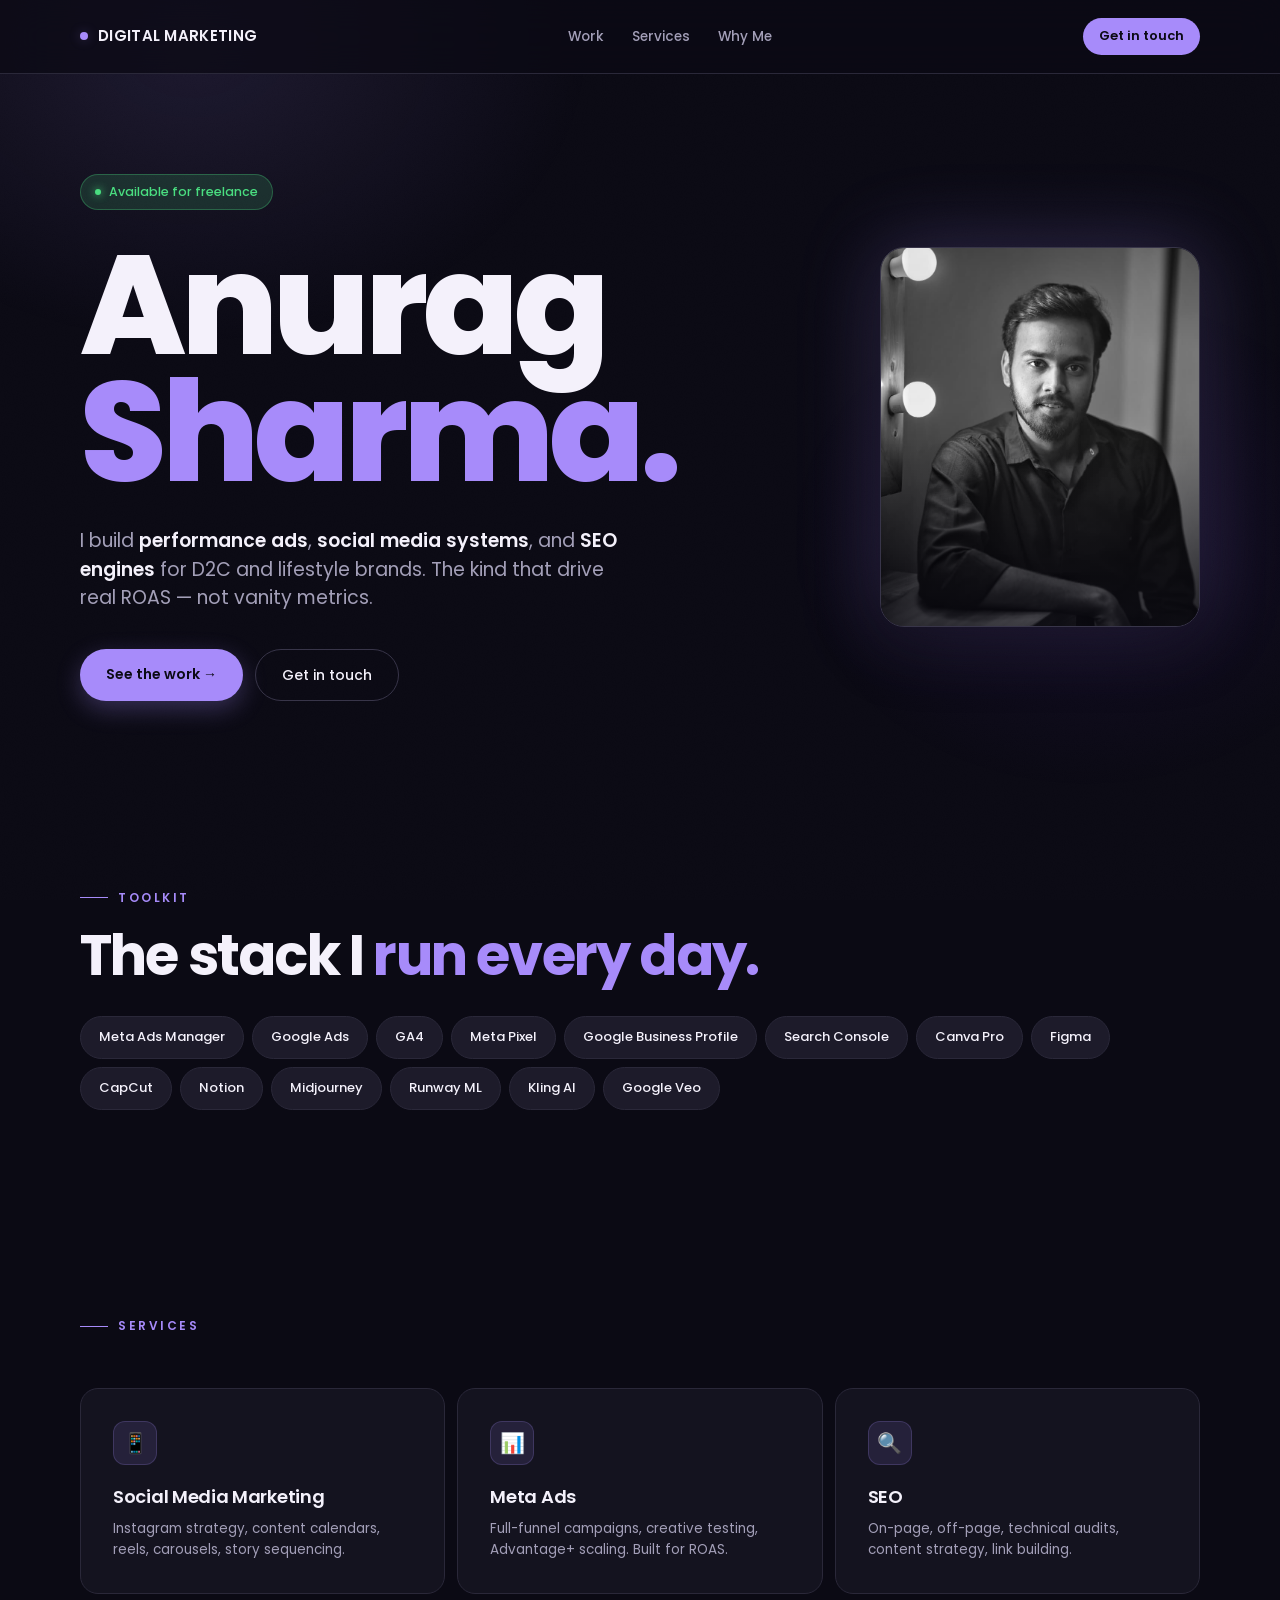
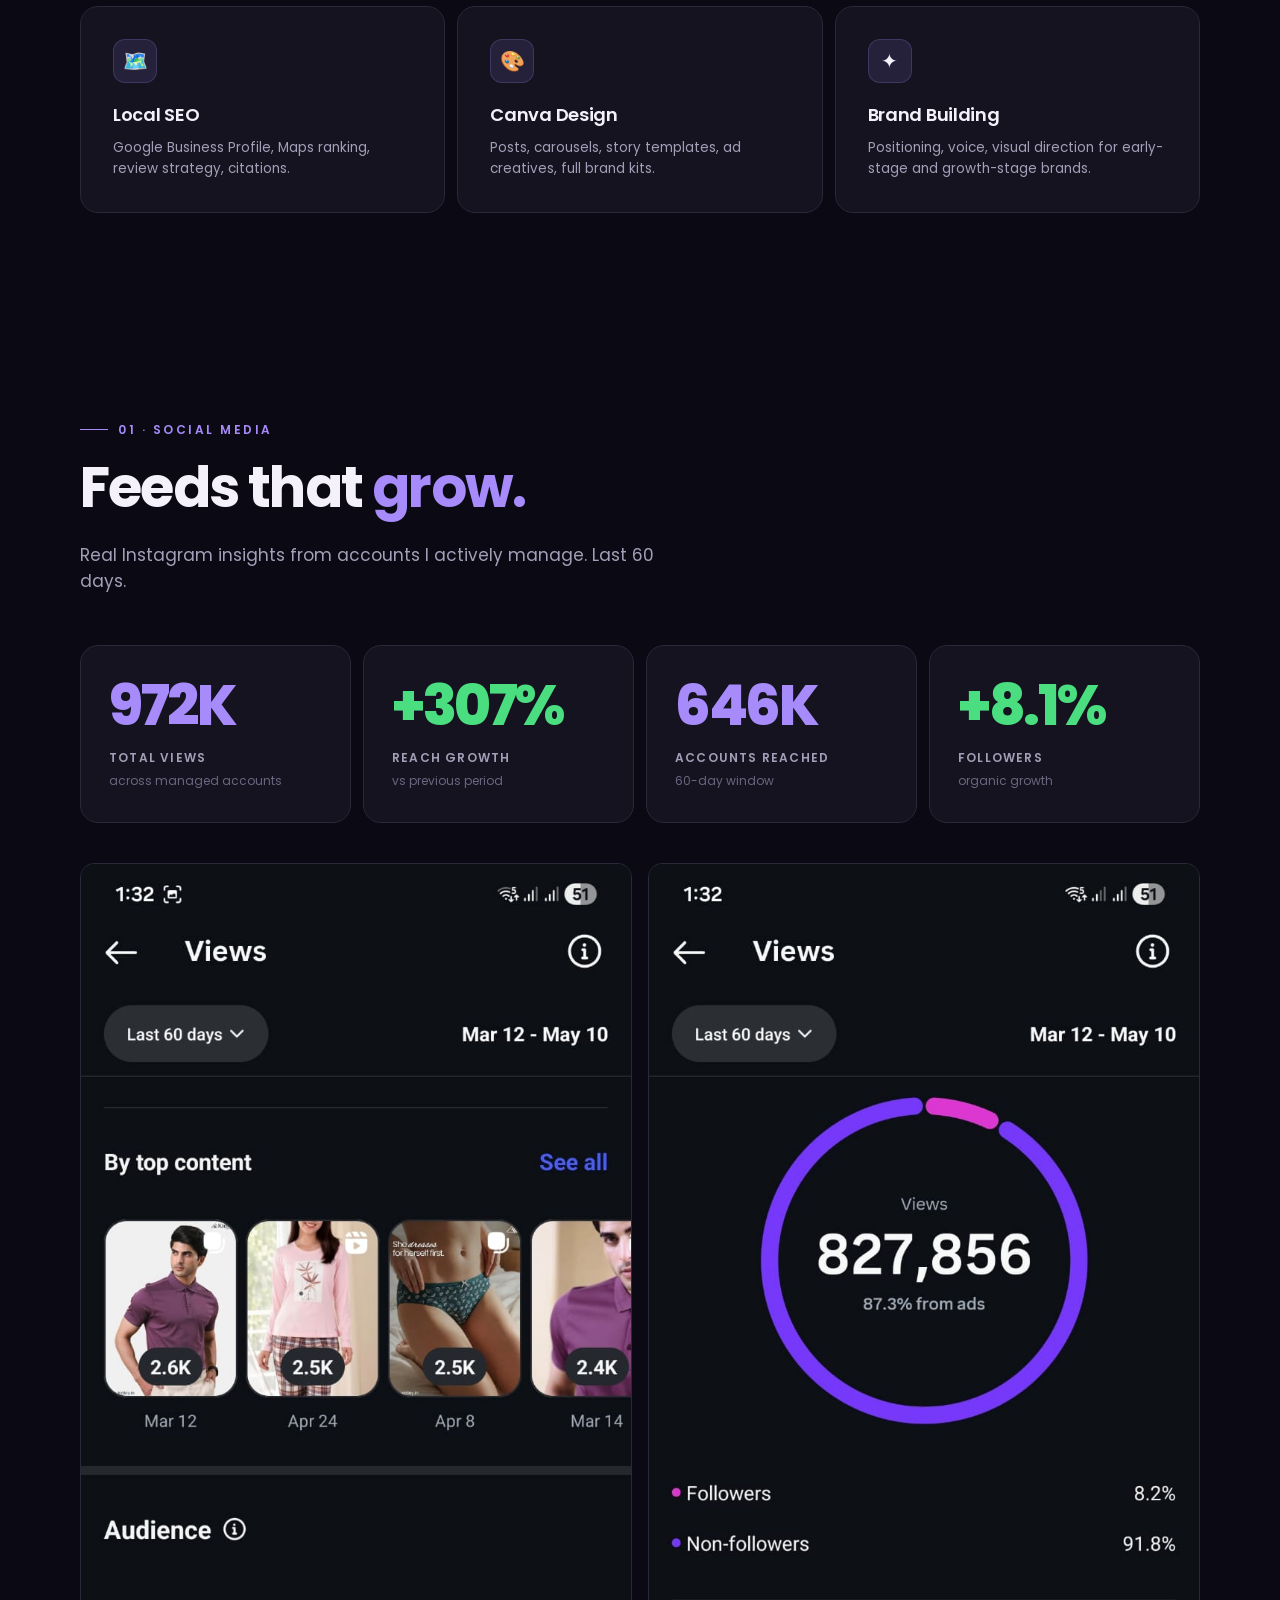
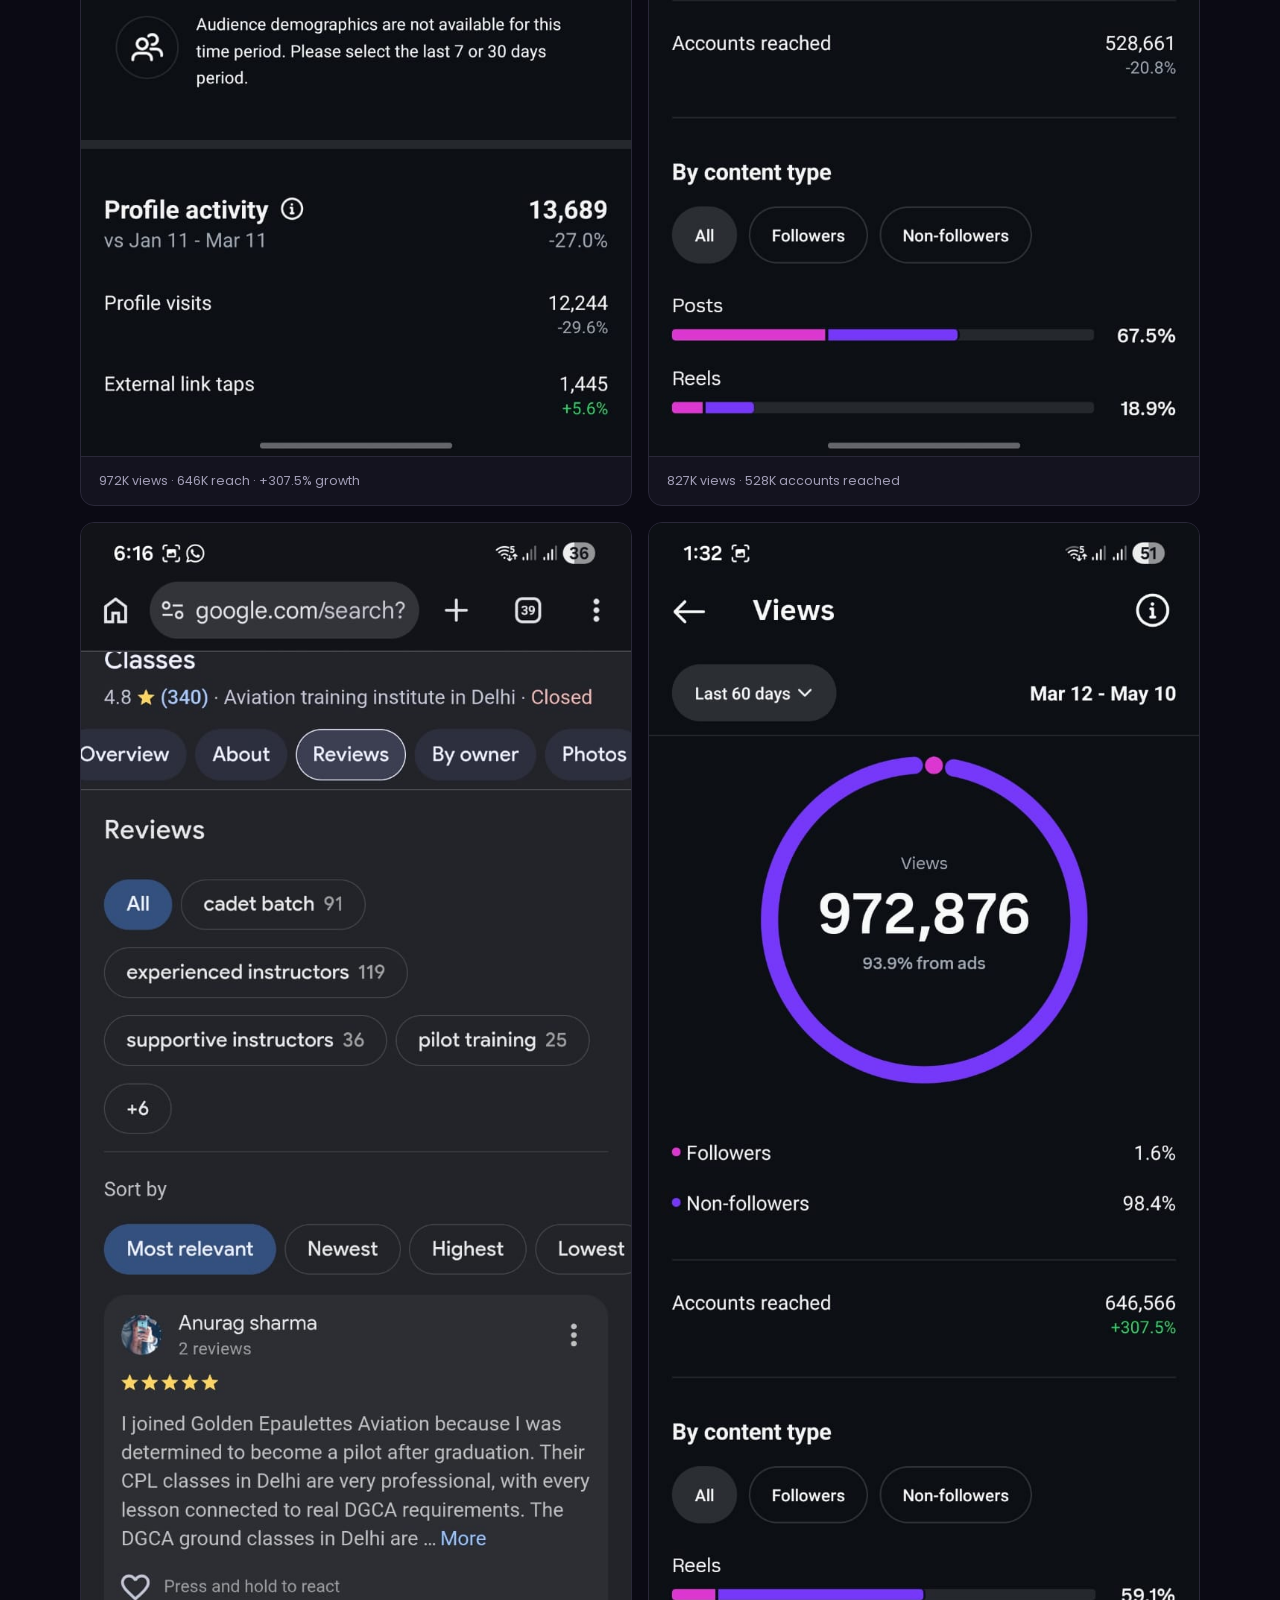
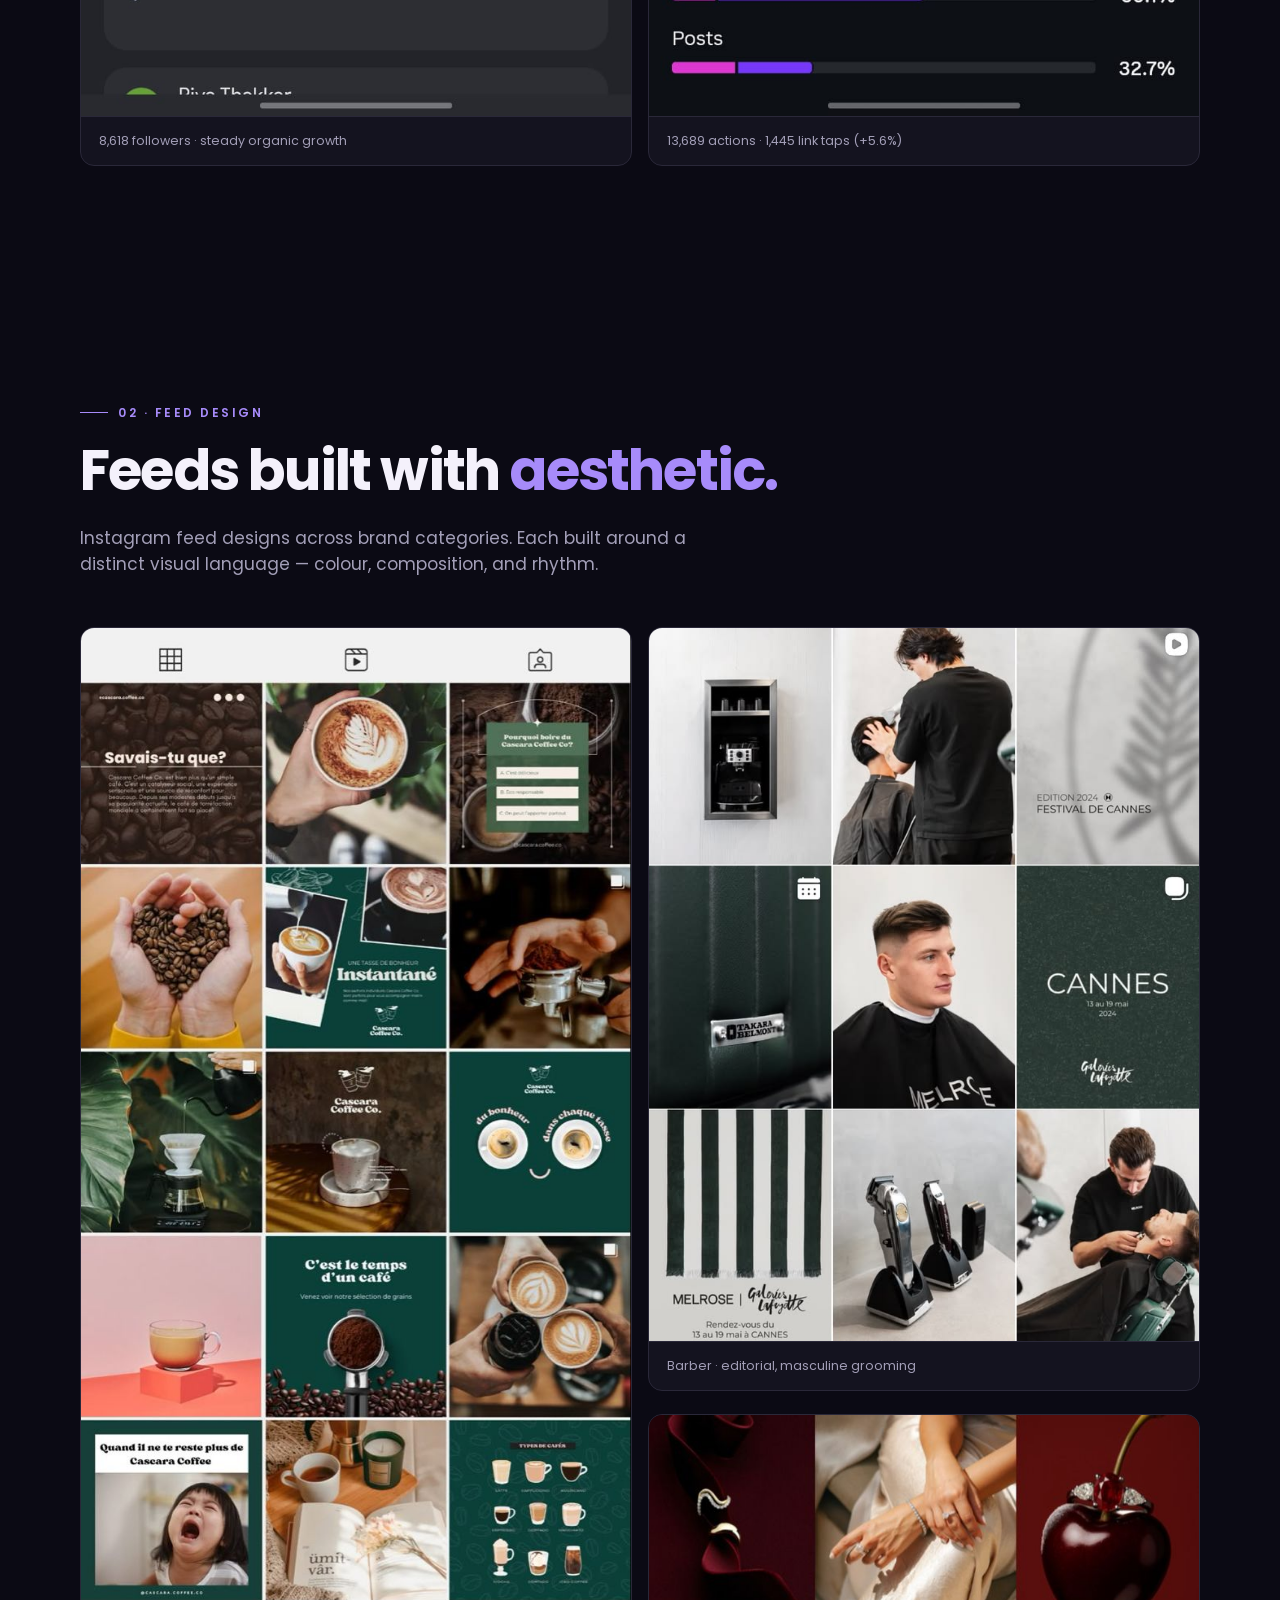
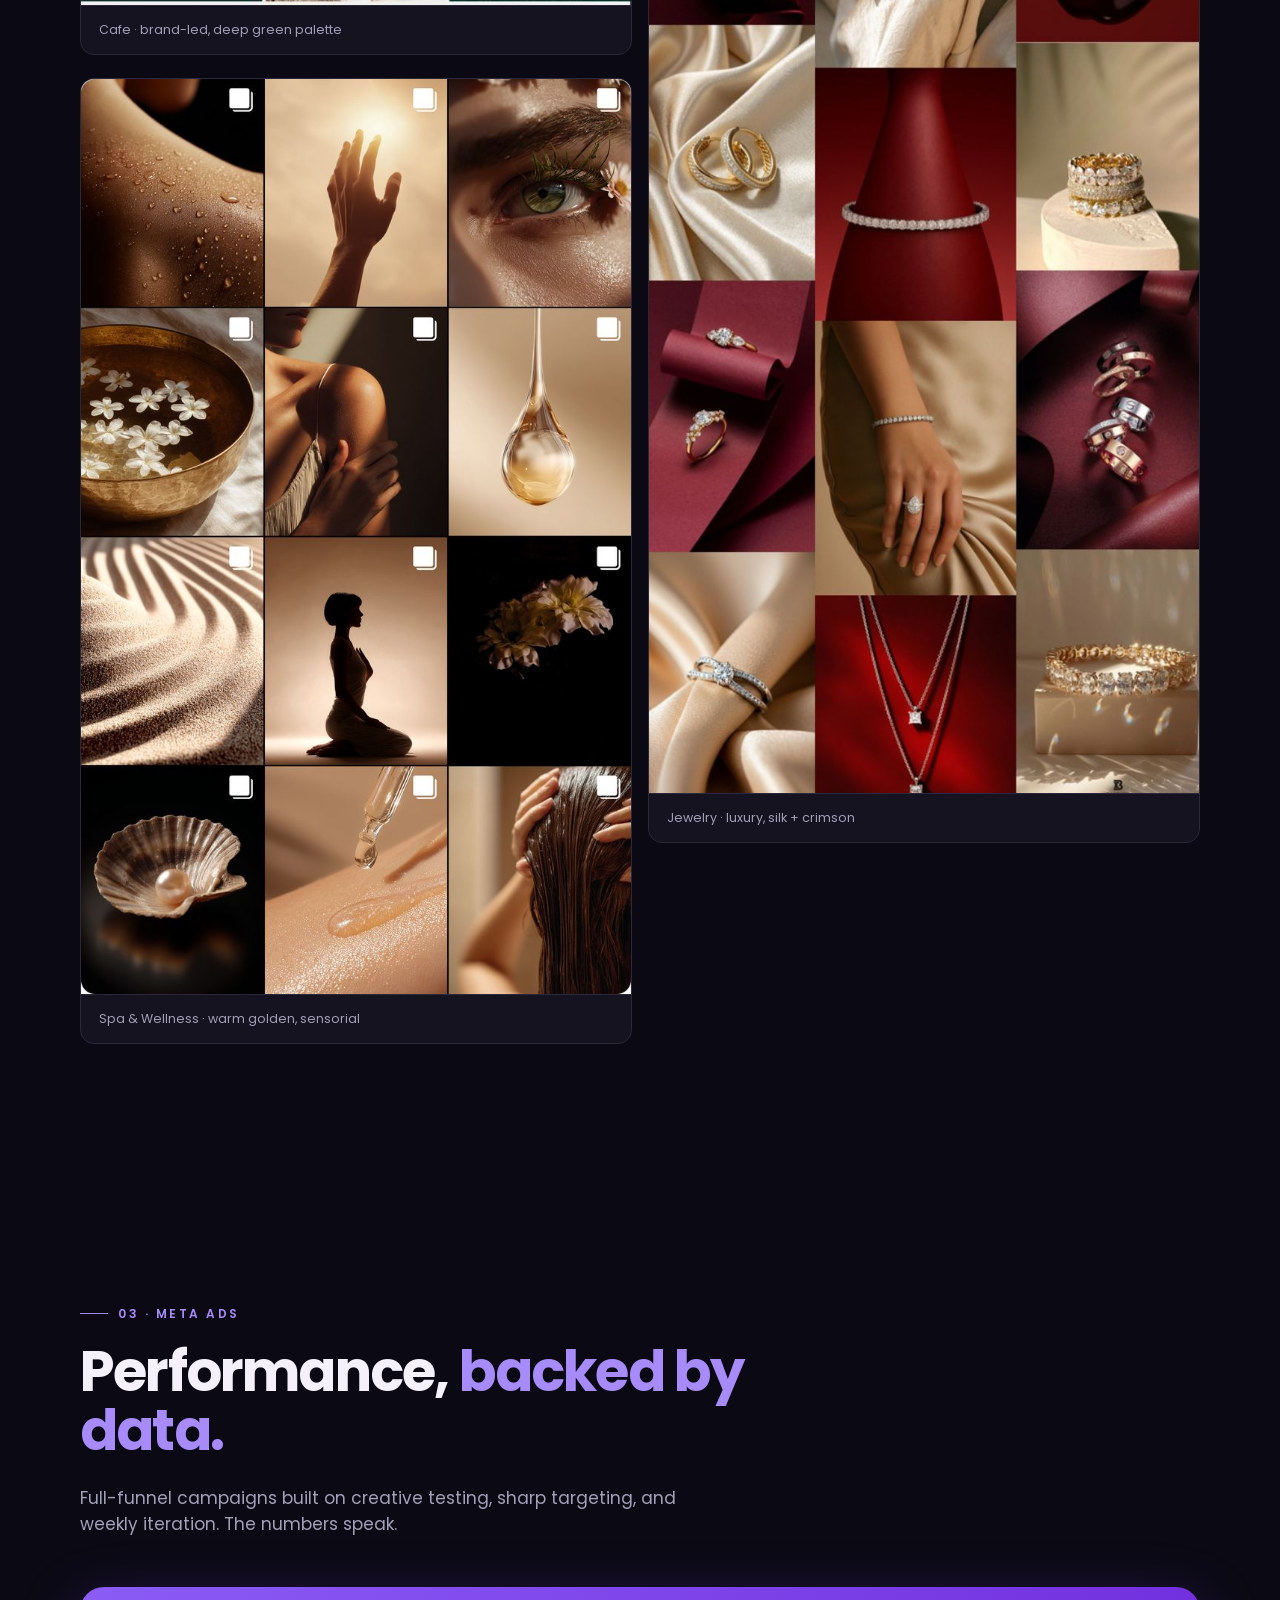
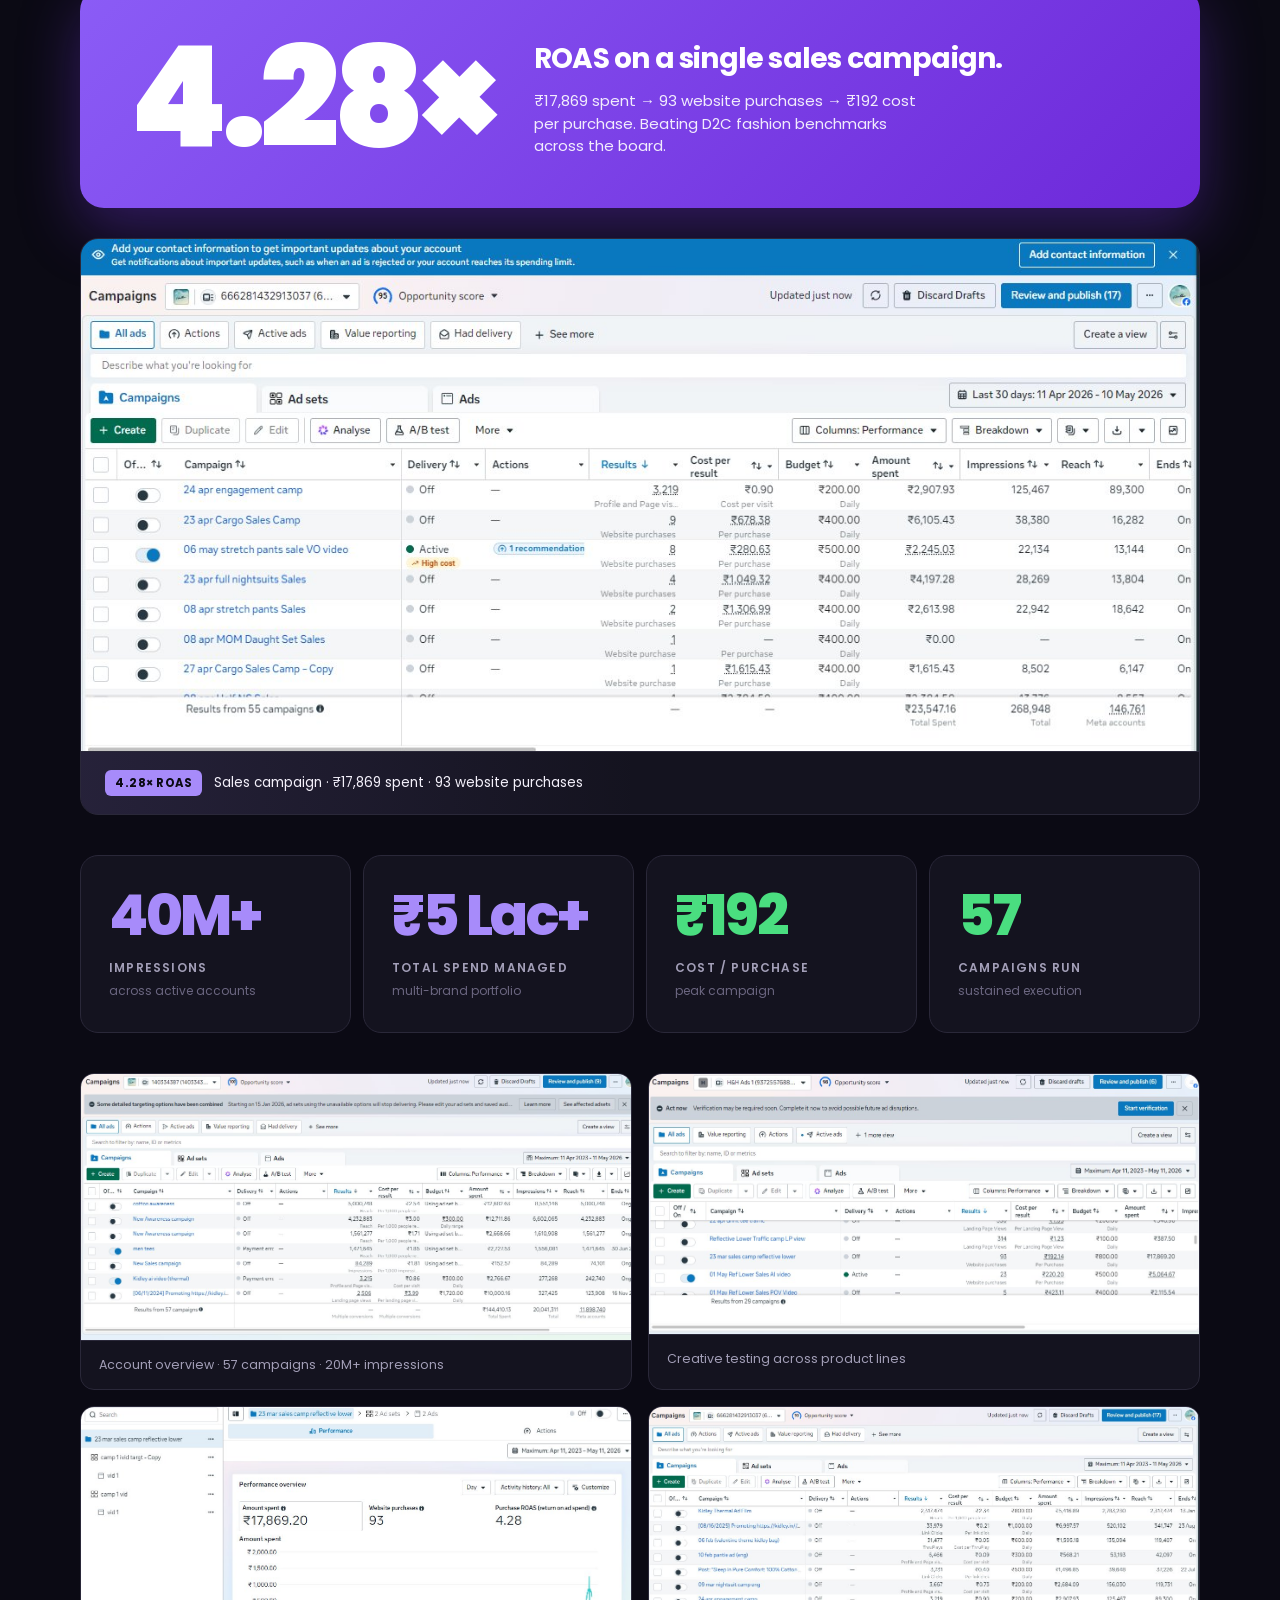
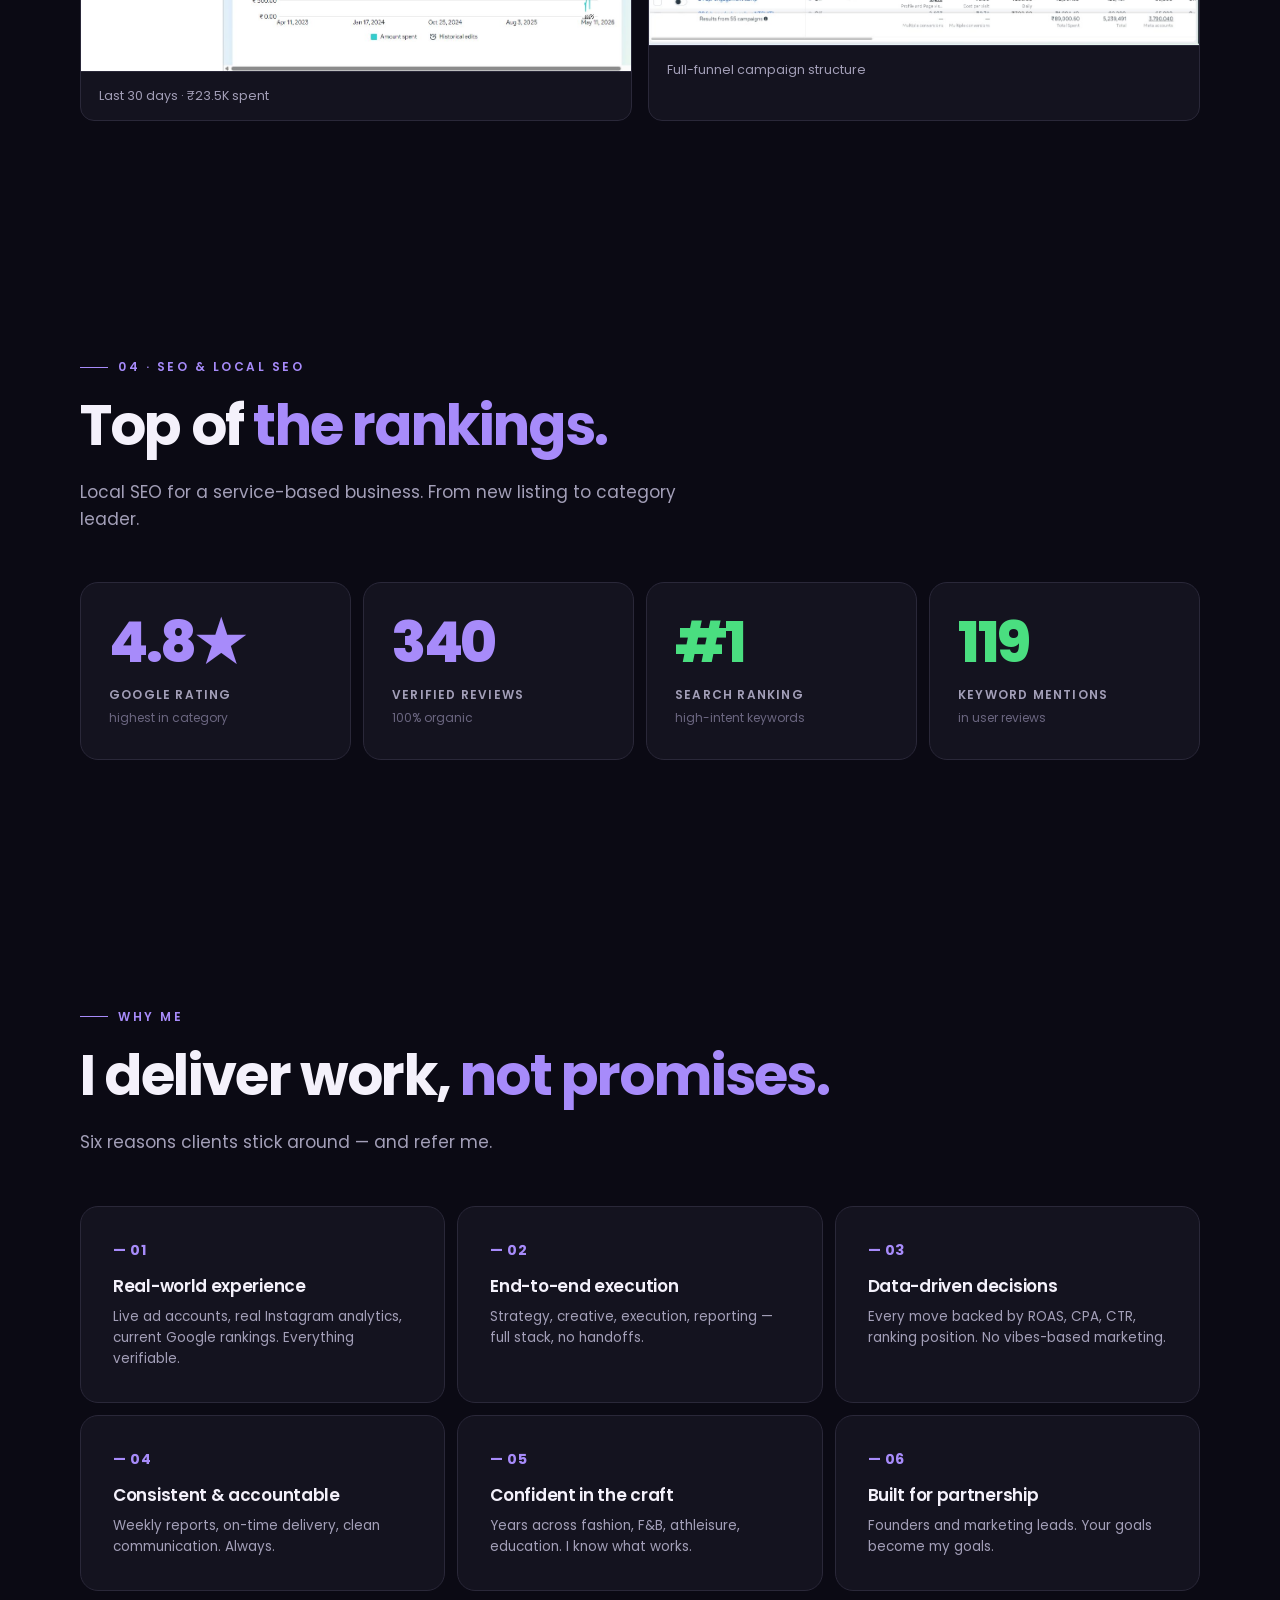
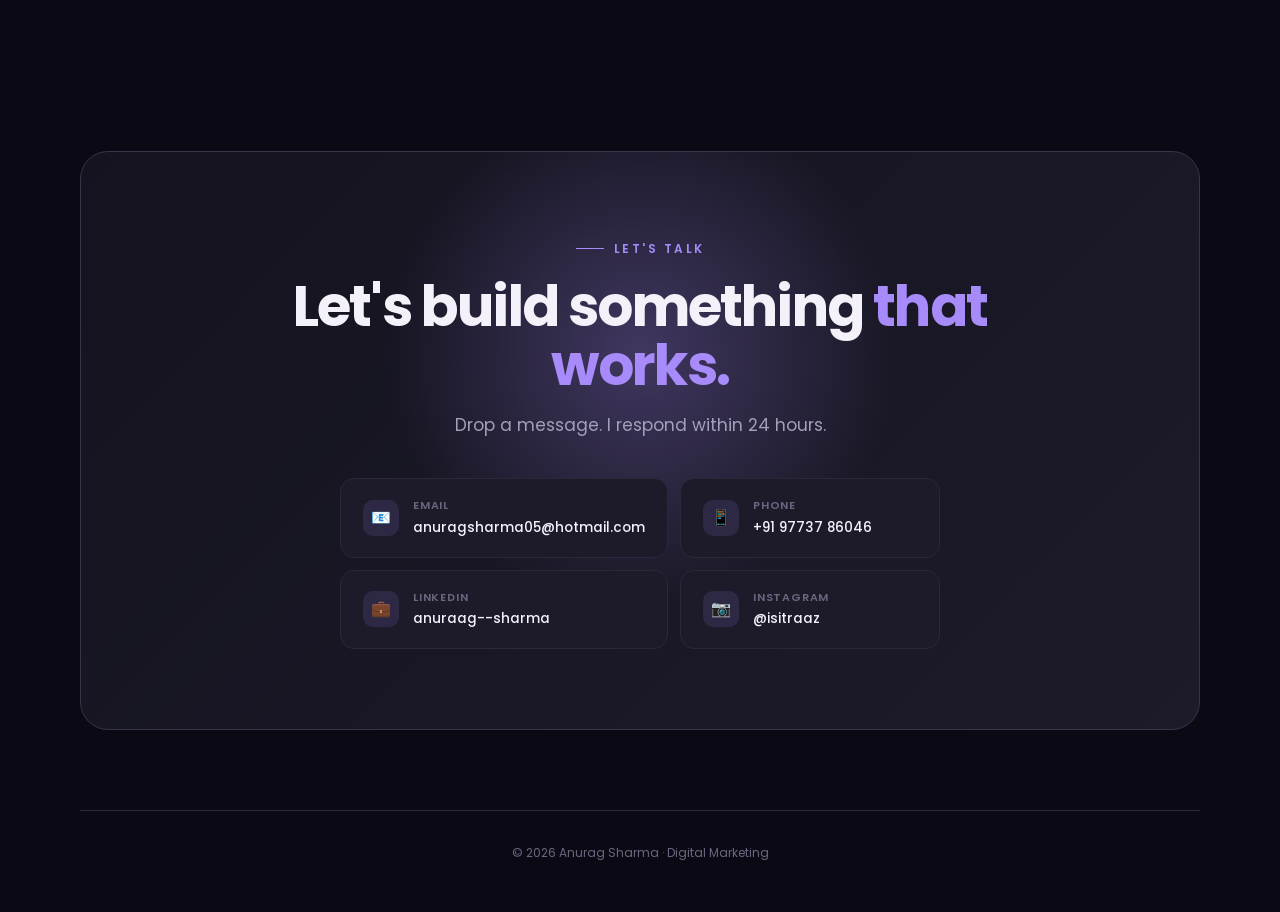
==== index.html @ 0bd62d8c "Add files via upload" ====
<!DOCTYPE html>
<!-- Portfolio v6.1 · Built 2026-05-11 20:04 · NO AVIATION IMAGES -->
<html lang="en">
<head>
<meta charset="UTF-8">
<meta name="viewport" content="width=device-width, initial-scale=1.0">
<title>Anurag Sharma — Digital Marketing</title>
<link rel="preconnect" href="https://fonts.googleapis.com">
<link rel="preconnect" href="https://fonts.gstatic.com" crossorigin>
<link href="https://fonts.googleapis.com/css2?family=Poppins:wght@300;400;500;600;700;800;900&display=swap" rel="stylesheet">
<link rel="stylesheet" href="styles.css">
</head>
<body>
<nav>
  <div class="nav-inner">
    <div class="logo">
      <span class="logo-dot"></span>
      Digital Marketing
    </div>
    <div class="nav-links">
      <a href="#work">Work</a>
      <a href="#services">Services</a>
      <a href="#why">Why Me</a>
    </div>
    <a href="#contact" class="nav-cta">Get in touch</a>
  </div>
</nav>

<div class="wrap">
  <section class="hero">
    <div>
      <div class="hero-tag">
        <span class="hero-dot"></span>
        Available for freelance
      </div>
      <h1 class="mega">
        Anurag<br>
        <span class="accent">Sharma.</span>
      </h1>
      <p class="hero-tagline">
        I build <strong>performance ads</strong>, <strong>social media systems</strong>, and <strong>SEO engines</strong> for D2C and lifestyle brands. The kind that drive real ROAS — not vanity metrics.
      </p>
      <div class="hero-cta-row">
        <a href="#work" class="btn-primary">See the work →</a>
        <a href="#contact" class="btn-secondary">Get in touch</a>
      </div>
    </div>
    <div class="hero-photo">
      <img src="[data-uri]" alt="Anurag Sharma">
    </div>
  </section>

  <section>
    <div class="section-tag">Toolkit</div>
    <h2>The stack I <span class="accent">run every day.</span></h2>
    <div class="tools-row">
      <span class="chip">Meta Ads Manager</span>
      <span class="chip">Google Ads</span>
      <span class="chip">GA4</span>
      <span class="chip">Meta Pixel</span>
      <span class="chip">Google Business Profile</span>
      <span class="chip">Search Console</span>
      <span class="chip">Canva Pro</span>
      <span class="chip">Figma</span>
      <span class="chip">CapCut</span>
      <span class="chip">Notion</span>
      <span class="chip">Midjourney</span>
      <span class="chip">Runway ML</span>
      <span class="chip">Kling AI</span>
      <span class="chip">Google Veo</span>
    </div>
  </section>

  <section id="services">
    <div class="section-tag">Services</div>

    <div class="services">
      <div class="service">
        <div class="service-icon">📱</div>
        <div class="service-title">Social Media Marketing</div>
        <div class="service-desc">Instagram strategy, content calendars, reels, carousels, story sequencing.</div>
      </div>
      <div class="service">
        <div class="service-icon">📊</div>
        <div class="service-title">Meta Ads</div>
        <div class="service-desc">Full-funnel campaigns, creative testing, Advantage+ scaling. Built for ROAS.</div>
      </div>
      <div class="service">
        <div class="service-icon">🔍</div>
        <div class="service-title">SEO</div>
        <div class="service-desc">On-page, off-page, technical audits, content strategy, link building.</div>
      </div>
      <div class="service">
        <div class="service-icon">🗺️</div>
        <div class="service-title">Local SEO</div>
        <div class="service-desc">Google Business Profile, Maps ranking, review strategy, citations.</div>
      </div>
      <div class="service">
        <div class="service-icon">🎨</div>
        <div class="service-title">Canva Design</div>
        <div class="service-desc">Posts, carousels, story templates, ad creatives, full brand kits.</div>
      </div>
      <div class="service">
        <div class="service-icon">✦</div>
        <div class="service-title">Brand Building</div>
        <div class="service-desc">Positioning, voice, visual direction for early-stage and growth-stage brands.</div>
      </div>
    </div>
  </section>

  <section id="work">
    <div class="section-tag">01 · Social Media</div>
    <h2>Feeds that <span class="accent">grow.</span></h2>
    <p class="section-lede">Real Instagram insights from accounts I actively manage. Last 60 days.</p>

    <div class="stats-grid">
      <div class="stat-card">
        <div class="stat-num">972K</div>
        <div class="stat-label">Total Views</div>
        <div class="stat-sub">across managed accounts</div>
      </div>
      <div class="stat-card">
        <div class="stat-num green">+307%</div>
        <div class="stat-label">Reach Growth</div>
        <div class="stat-sub">vs previous period</div>
      </div>
      <div class="stat-card">
        <div class="stat-num">646K</div>
        <div class="stat-label">Accounts Reached</div>
        <div class="stat-sub">60-day window</div>
      </div>
      <div class="stat-card">
        <div class="stat-num green">+8.1%</div>
        <div class="stat-label">Followers</div>
        <div class="stat-sub">organic growth</div>
      </div>
    </div>

    <div class="ss-grid-2">
      <div class="ss-card">
        <img src="[data-uri]" alt="Instagram insights 972K views">
        <div class="ss-caption">972K views · 646K reach · +307.5% growth</div>
      </div>
      <div class="ss-card">
        <img src="[data-uri]" alt="Instagram insights 827K views">
        <div class="ss-caption">827K views · 528K accounts reached</div>
      </div>
      <div class="ss-card">
        <img src="[data-uri]" alt="Follower growth">
        <div class="ss-caption">8,618 followers · steady organic growth</div>
      </div>
      <div class="ss-card">
        <img src="[data-uri]" alt="Profile activity">
        <div class="ss-caption">13,689 actions · 1,445 link taps (+5.6%)</div>
      </div>
    </div>
  </section>

  <section>
    <div class="section-tag">02 · Feed Design</div>
    <h2>Feeds built with <span class="accent">aesthetic.</span></h2>
    <p class="section-lede">Instagram feed designs across brand categories. Each built around a distinct visual language — colour, composition, and rhythm.</p>

    <div class="feed-grid">
      <div class="ss-card">
        <img src="[data-uri]" alt="Cafe brand feed design">
        <div class="ss-caption">Cafe · brand-led, deep green palette</div>
      </div>
      <div class="ss-card">
        <img src="[data-uri]" alt="Spa brand feed design">
        <div class="ss-caption">Spa &amp; Wellness · warm golden, sensorial</div>
      </div>
      <div class="ss-card">
        <img src="[data-uri]" alt="Barber brand feed design">
        <div class="ss-caption">Barber · editorial, masculine grooming</div>
      </div>
      <div class="ss-card">
        <img src="[data-uri]" alt="Jewelry brand feed design">
        <div class="ss-caption">Jewelry · luxury, silk + crimson</div>
      </div>
    </div>
  </section>

  <section>
    <div class="section-tag">03 · Meta Ads</div>
    <h2>Performance, <span class="accent">backed by data.</span></h2>
    <p class="section-lede">Full-funnel campaigns built on creative testing, sharp targeting, and weekly iteration. The numbers speak.</p>

    <div class="hero-stat">
      <div class="hero-stat-num">4.28×</div>
      <div class="hero-stat-body">
        <h3>ROAS on a single sales campaign.</h3>
        <p>₹17,869 spent → 93 website purchases → ₹192 cost per purchase. Beating D2C fashion benchmarks across the board.</p>
      </div>
    </div>

    <div class="ss-hero">
      <img src="[data-uri]" alt="Meta Ads 4.28x ROAS campaign">
      <div class="ss-hero-caption">
        <span class="badge">4.28× ROAS</span>
        Sales campaign · ₹17,869 spent · 93 website purchases
      </div>
    </div>

    <div class="stats-grid">
      <div class="stat-card">
        <div class="stat-num">40M+</div>
        <div class="stat-label">Impressions</div>
        <div class="stat-sub">across active accounts</div>
      </div>
      <div class="stat-card">
        <div class="stat-num">₹5 Lac+</div>
        <div class="stat-label">Total Spend Managed</div>
        <div class="stat-sub">multi-brand portfolio</div>
      </div>
      <div class="stat-card">
        <div class="stat-num green">₹192</div>
        <div class="stat-label">Cost / Purchase</div>
        <div class="stat-sub">peak campaign</div>
      </div>
      <div class="stat-card">
        <div class="stat-num green">57</div>
        <div class="stat-label">Campaigns Run</div>
        <div class="stat-sub">sustained execution</div>
      </div>
    </div>

    <div class="ss-grid-2">
      <div class="ss-card">
        <img src="[data-uri]" alt="Account overview">
        <div class="ss-caption">Account overview · 57 campaigns · 20M+ impressions</div>
      </div>
      <div class="ss-card">
        <img src="[data-uri]" alt="Campaign list">
        <div class="ss-caption">Creative testing across product lines</div>
      </div>
      <div class="ss-card">
        <img src="[data-uri]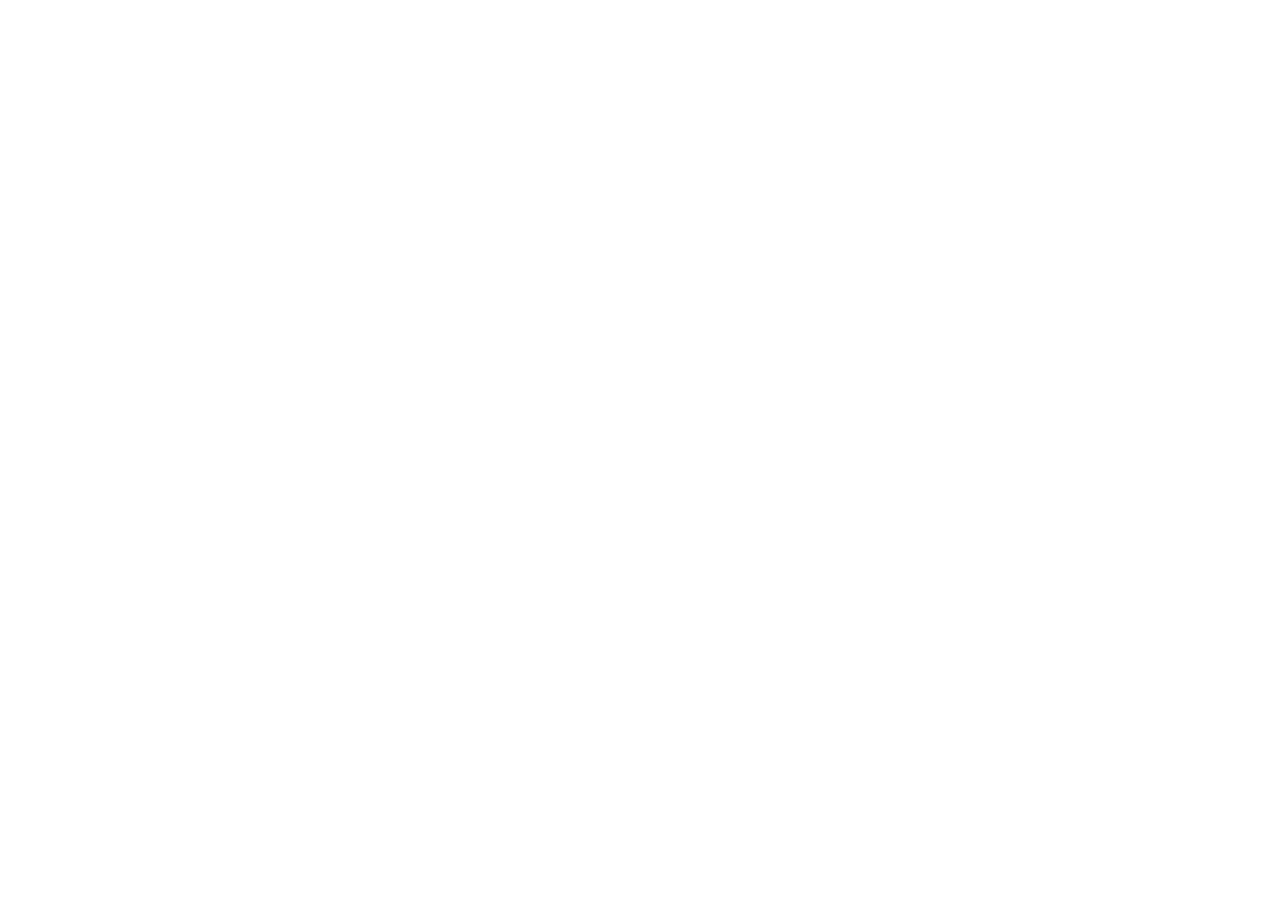
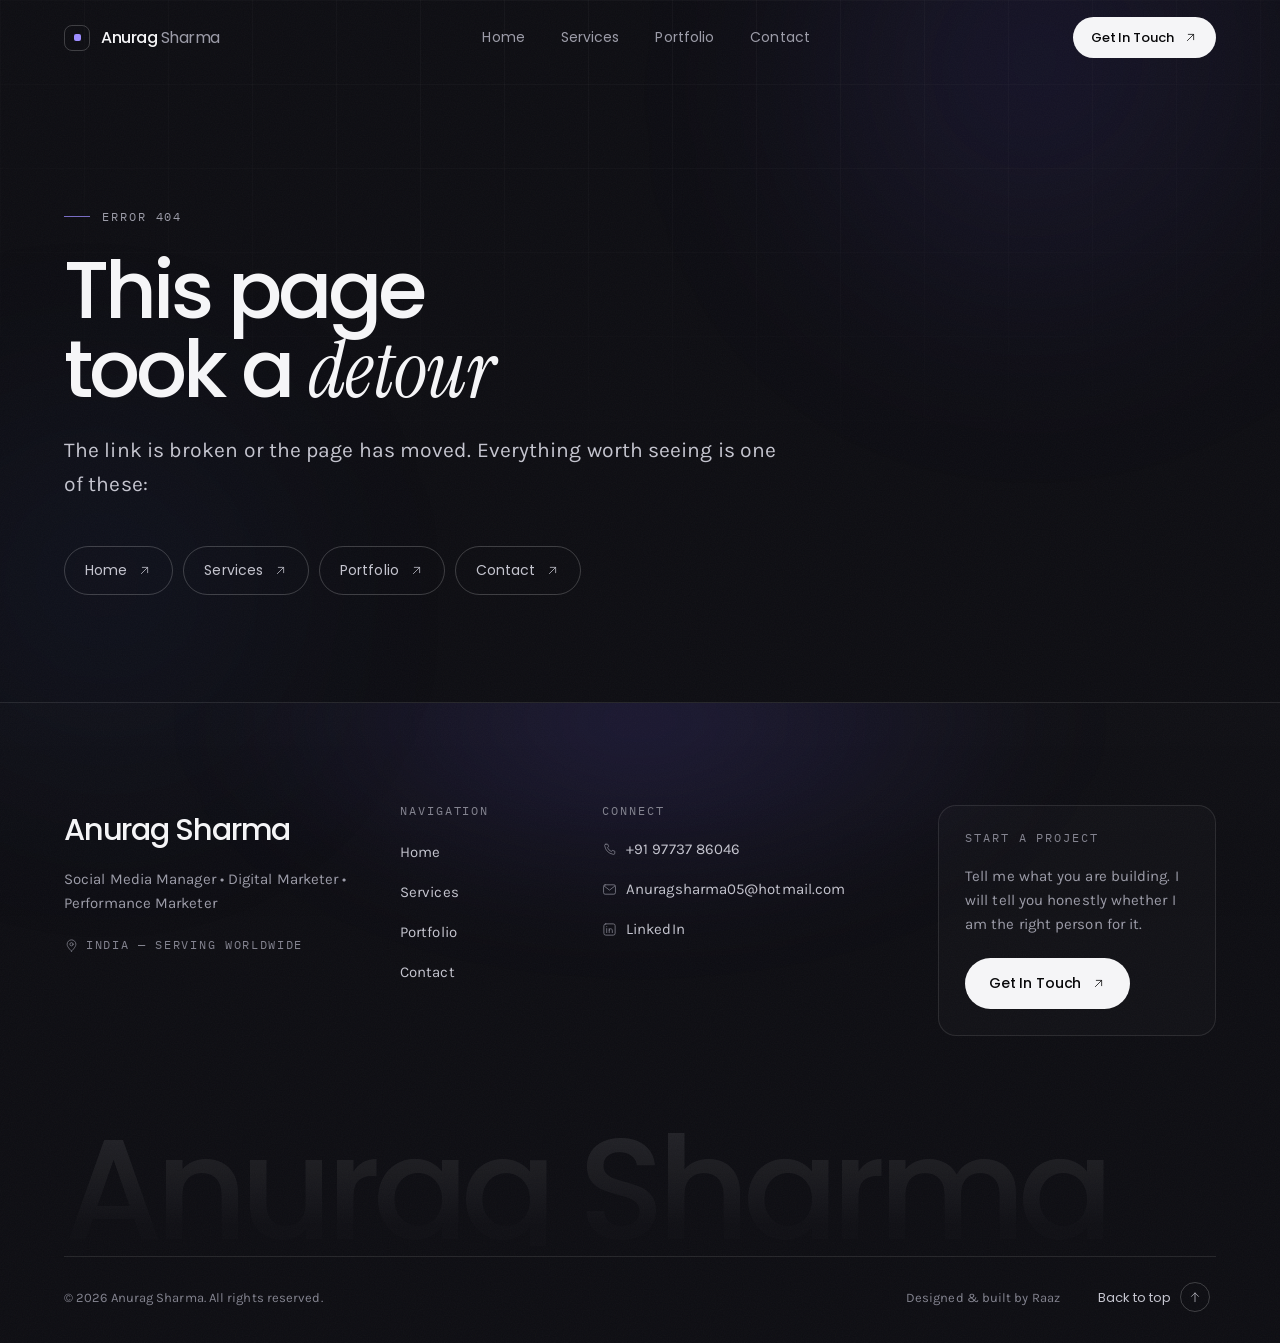
